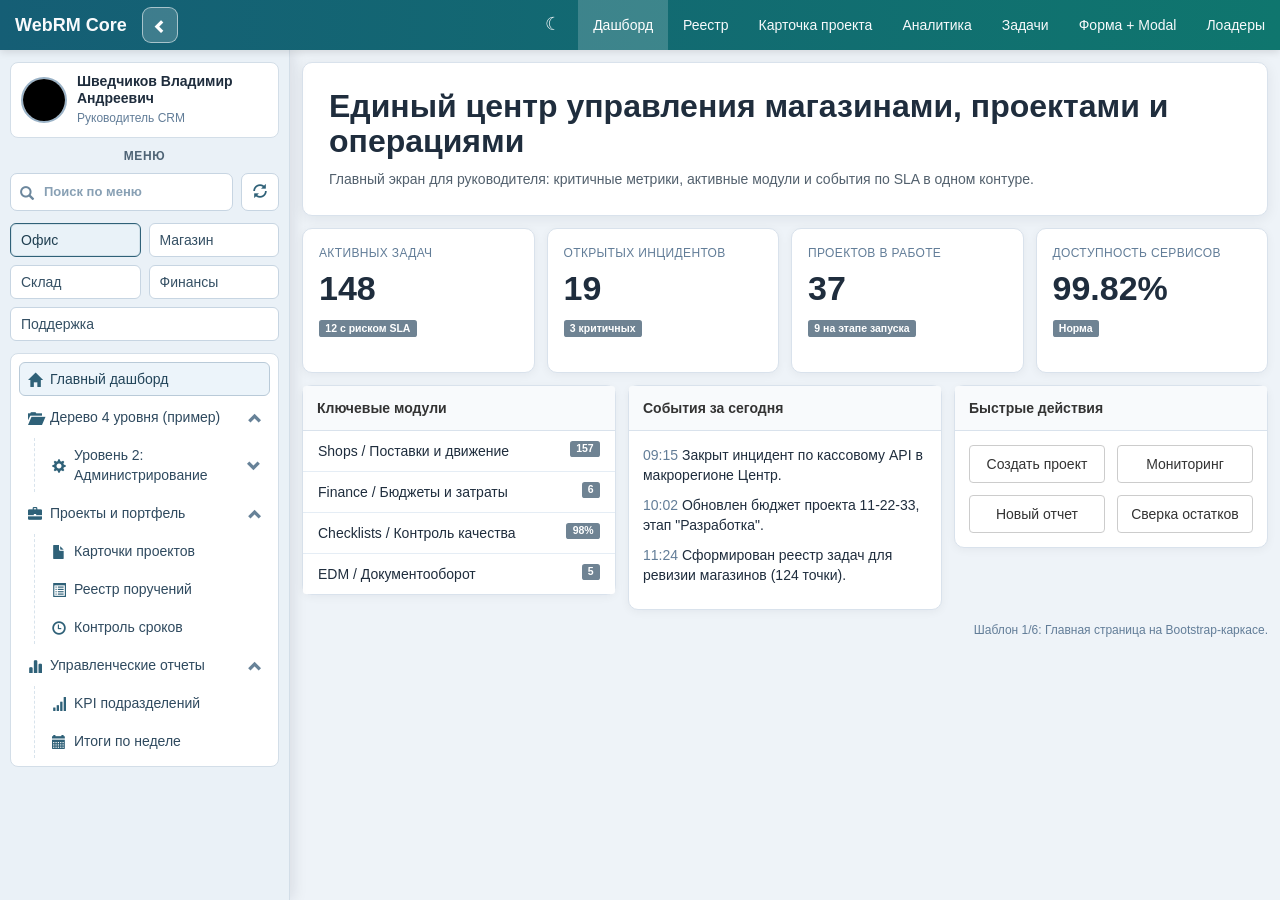
==== 01-dashboard.html @ 25e7d950 "Add CRM HTML template set and demo index" ====
﻿<!DOCTYPE html>
<html lang="ru">
<head>
  <meta charset="UTF-8">
  <meta name="viewport" content="width=device-width, initial-scale=1.0">
  <title>WebRM Core - Дашборд</title>
  <link rel="stylesheet" href="https://cdn.jsdelivr.net/npm/bootstrap@3.4.1/dist/css/bootstrap.min.css">
  <link rel="stylesheet" href="./bootstrap-codex.css">
</head>
<body class="wrm-body">
  <nav class="navbar navbar-default wrm-navbar">
    <div class="container-fluid">
      <div class="navbar-header">
        <a class="navbar-brand" href="./01-dashboard.html">WebRM Core</a>
      </div>
      <ul class="nav navbar-nav navbar-right">
        <li class="active"><a href="./01-dashboard.html">Дашборд</a></li>
        <li><a href="./02-registry.html">Реестр</a></li>
        <li><a href="./03-project-card.html">Карточка проекта</a></li>
        <li><a href="./04-analytics.html">Аналитика</a></li>
        <li><a href="./05-workflow.html">Задачи</a></li>
        <li><a href="./06-form-modal-bootstrap.html">Форма + Modal</a></li>
        <li><a href="./07-loaders.html">Лоадеры</a></li>
      </ul>
    </div>
  </nav>

  <div class="container-fluid wrm-container">
    <div class="wrm-jumbotron">
      <h1>Единый центр управления магазинами, проектами и операциями</h1>
      <p>Главный экран для руководителя: критичные метрики, активные модули и события по SLA в одном контуре.</p>
    </div>

    <div class="row">
      <div class="col-md-3 col-sm-6">
        <div class="panel panel-default metric-panel">
          <div class="panel-body">
            <div class="metric-label">Активных задач</div>
            <div class="metric-value">148</div>
            <span class="label label-warning">12 с риском SLA</span>
          </div>
        </div>
      </div>
      <div class="col-md-3 col-sm-6">
        <div class="panel panel-default metric-panel">
          <div class="panel-body">
            <div class="metric-label">Открытых инцидентов</div>
            <div class="metric-value">19</div>
            <span class="label label-danger">3 критичных</span>
          </div>
        </div>
      </div>
      <div class="col-md-3 col-sm-6">
        <div class="panel panel-default metric-panel">
          <div class="panel-body">
            <div class="metric-label">Проектов в работе</div>
            <div class="metric-value">37</div>
            <span class="label label-info">9 на этапе запуска</span>
          </div>
        </div>
      </div>
      <div class="col-md-3 col-sm-6">
        <div class="panel panel-default metric-panel">
          <div class="panel-body">
            <div class="metric-label">Доступность сервисов</div>
            <div class="metric-value">99.82%</div>
            <span class="label label-success">Норма</span>
          </div>
        </div>
      </div>
    </div>

    <div class="row">
      <div class="col-md-4">
        <div class="panel panel-default wrm-panel">
          <div class="panel-heading">Ключевые модули</div>
          <ul class="list-group wrm-list-group">
            <li class="list-group-item">Shops / Поставки и движение <span class="pull-right label label-info">157</span></li>
            <li class="list-group-item">Finance / Бюджеты и затраты <span class="pull-right label label-warning">6</span></li>
            <li class="list-group-item">Checklists / Контроль качества <span class="pull-right label label-success">98%</span></li>
            <li class="list-group-item">EDM / Документооборот <span class="pull-right label label-warning">5</span></li>
          </ul>
        </div>
      </div>
      <div class="col-md-4">
        <div class="panel panel-default wrm-panel">
          <div class="panel-heading">События за сегодня</div>
          <div class="panel-body">
            <p><span class="wrm-muted">09:15</span> Закрыт инцидент по кассовому API в макрорегионе Центр.</p>
            <p><span class="wrm-muted">10:02</span> Обновлен бюджет проекта 11-22-33, этап "Разработка".</p>
            <p><span class="wrm-muted">11:24</span> Сформирован реестр задач для ревизии магазинов (124 точки).</p>
          </div>
        </div>
      </div>
      <div class="col-md-4">
        <div class="panel panel-default wrm-panel">
          <div class="panel-heading">Быстрые действия</div>
          <div class="panel-body">
            <div class="wrm-actions-grid">
              <div><button class="btn btn-default">Создать проект</button></div>
              <div><button class="btn btn-default">Мониторинг</button></div>
              <div><button class="btn btn-default">Новый отчет</button></div>
              <div><button class="btn btn-default">Сверка остатков</button></div>
            </div>
          </div>
        </div>
      </div>
    </div>

    <div class="wrm-footer-note">Шаблон 1/6: Главная страница на Bootstrap-каркасе.</div>
  </div>
  <script src="./sidebar-codex.js"></script>
</body>
</html>
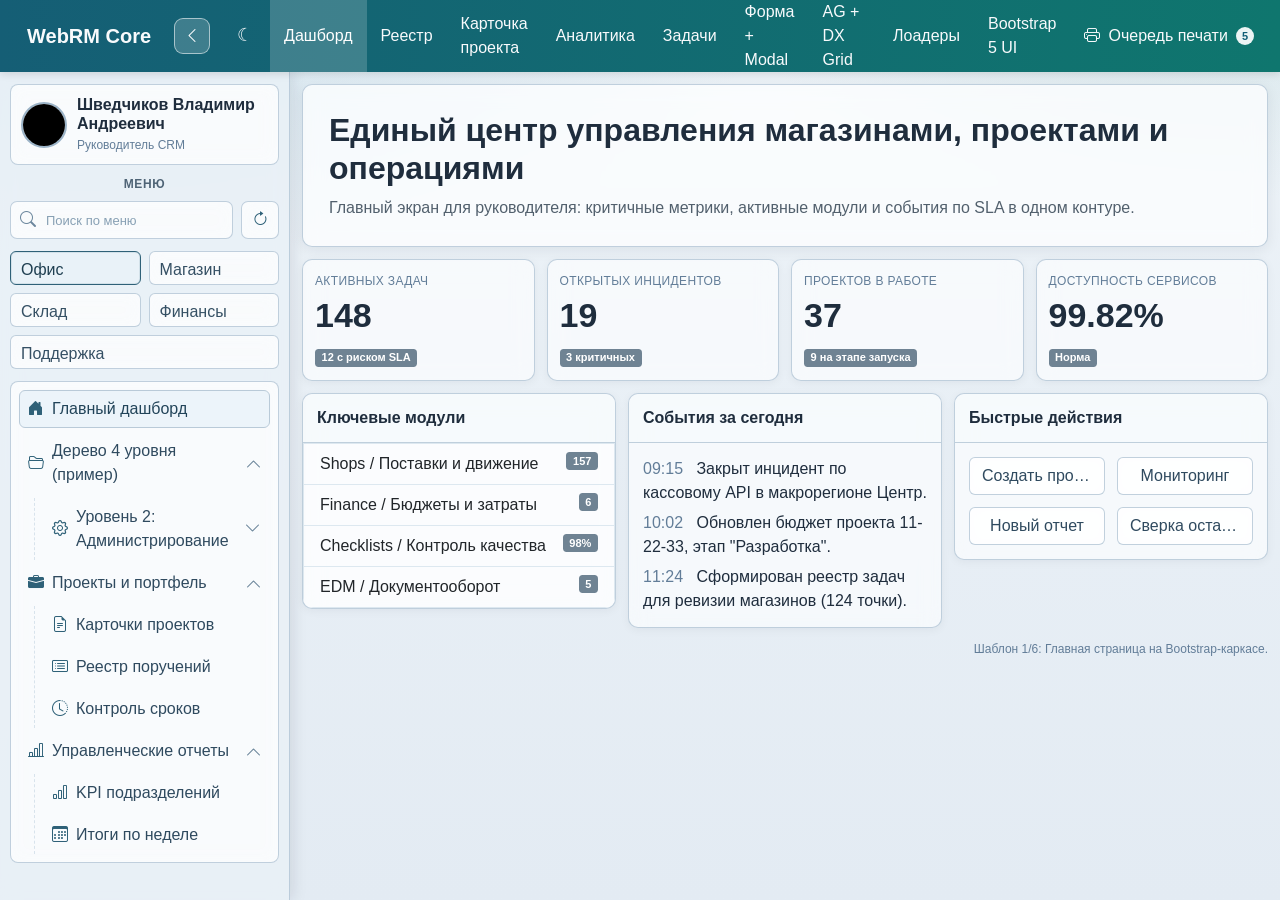
==== commit 1ca01b1c: "sync latest crm templates and add bootstrap 5 ui catalog" ====
--- a/01-dashboard.html
+++ b/01-dashboard.html
@@ -4,7 +4,8 @@
   <meta charset="UTF-8">
   <meta name="viewport" content="width=device-width, initial-scale=1.0">
   <title>WebRM Core - Дашборд</title>
-  <link rel="stylesheet" href="https://cdn.jsdelivr.net/npm/bootstrap@3.4.1/dist/css/bootstrap.min.css">
+  <link rel="stylesheet" href="https://cdn.jsdelivr.net/npm/bootstrap@5.3.8/dist/css/bootstrap.min.css">
+  <link rel="stylesheet" href="https://cdn.jsdelivr.net/npm/bootstrap-icons@1.11.3/font/bootstrap-icons.min.css">
   <link rel="stylesheet" href="./bootstrap-codex.css">
 </head>
 <body class="wrm-body">
@@ -20,7 +21,9 @@
         <li><a href="./04-analytics.html">Аналитика</a></li>
         <li><a href="./05-workflow.html">Задачи</a></li>
         <li><a href="./06-form-modal-bootstrap.html">Форма + Modal</a></li>
+        <li><a href="./08-grid-master-detail.html">AG + DX Grid</a></li>
         <li><a href="./07-loaders.html">Лоадеры</a></li>
+        <li><a href="./09-bootstrap-components.html">Bootstrap 5 UI</a></li>
       </ul>
     </div>
   </nav>
@@ -31,7 +34,7 @@
       <p>Главный экран для руководителя: критичные метрики, активные модули и события по SLA в одном контуре.</p>
     </div>
 
-    <div class="row">
+    <div class="row wrm-wrap-gap-2 wrm-stack-gap">
       <div class="col-md-3 col-sm-6">
         <div class="panel panel-default metric-panel">
           <div class="panel-body">
@@ -70,7 +73,7 @@
       </div>
     </div>
 
-    <div class="row">
+    <div class="row wrm-stack-gap-md">
       <div class="col-md-4">
         <div class="panel panel-default wrm-panel">
           <div class="panel-heading">Ключевые модули</div>
@@ -85,7 +88,7 @@
       <div class="col-md-4">
         <div class="panel panel-default wrm-panel">
           <div class="panel-heading">События за сегодня</div>
-          <div class="panel-body">
+          <div class="panel-body wrm-events-feed">
             <p><span class="wrm-muted">09:15</span> Закрыт инцидент по кассовому API в макрорегионе Центр.</p>
             <p><span class="wrm-muted">10:02</span> Обновлен бюджет проекта 11-22-33, этап "Разработка".</p>
             <p><span class="wrm-muted">11:24</span> Сформирован реестр задач для ревизии магазинов (124 точки).</p>
@@ -113,3 +116,7 @@
 </body>
 </html>
 
+
+
+
+
